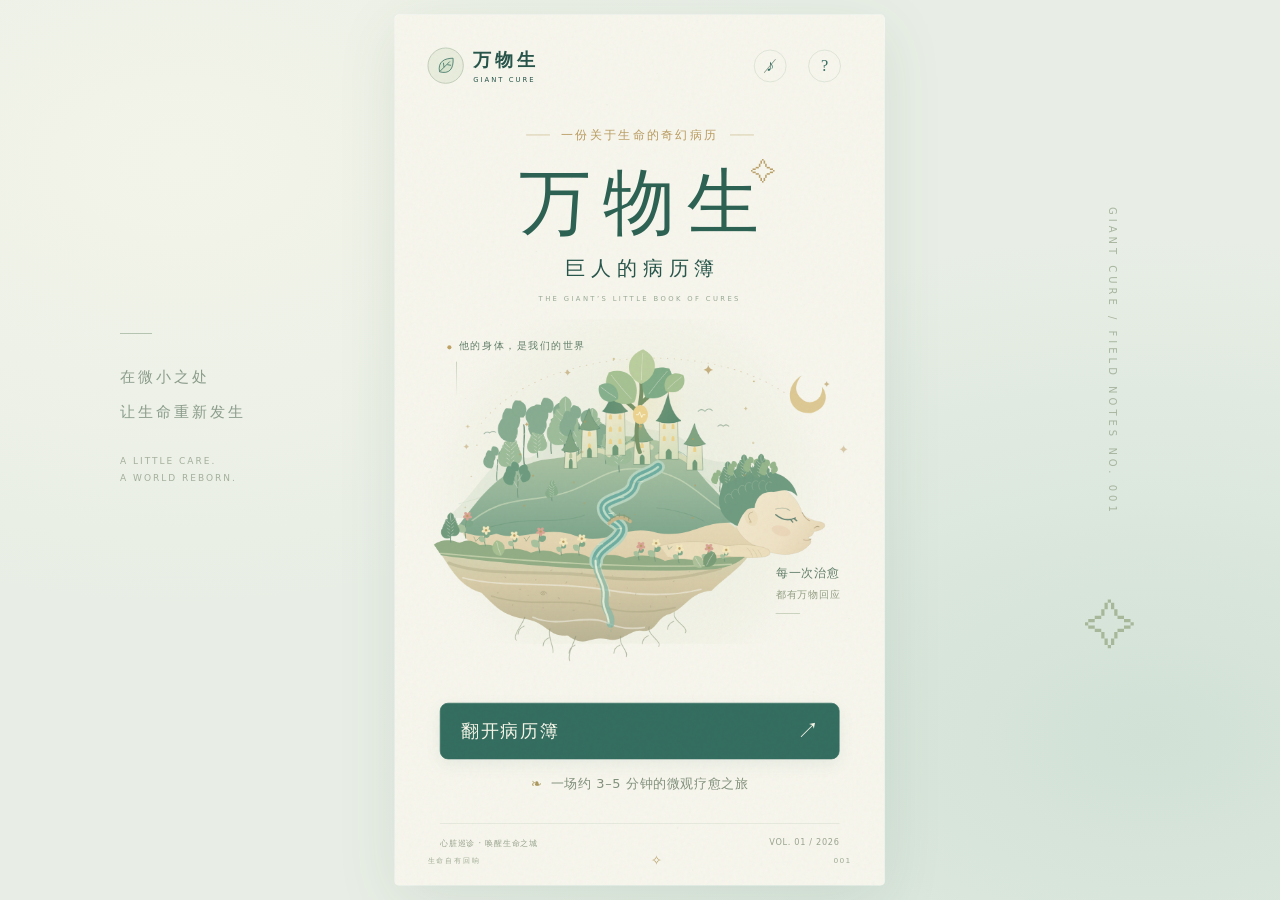
==== index.html @ a83e4e45 "feat：完善心脏巡诊横屏治疗玩法与生态复苏表现" ====
<!DOCTYPE html>
<html lang="zh-CN">
<head>
  <meta charset="UTF-8">
  <meta name="viewport" content="width=device-width, initial-scale=1, viewport-fit=cover, user-scalable=no">
  <meta name="theme-color" content="#edf1e6">
  <meta name="description" content="万物生：巨人的病历簿。一款无需联网的原创生态疗愈小游戏。">
  <title>万物生 · 巨人的病历簿 | Giant Cure</title>
  <link rel="icon" href="data:image/svg+xml,%3Csvg xmlns='http://www.w3.org/2000/svg' viewBox='0 0 64 64'%3E%3Crect width='64' height='64' rx='18' fill='%23346e60'/%3E%3Cpath d='M17 45C12 20 30 12 48 13c2 25-8 38-31 32Zm1-1 23-23' fill='%23e7edd8' stroke='%23c3aa71' stroke-width='3'/%3E%3C/svg%3E">
  <style>:root{color-scheme:light;--ink:#28564b;--green:#346e60;--muted:#8c9b8e;--gold:#b99c61;--paper:#f7f6ed;--line:#dfe5d8;--serif:"Noto Serif SC","Songti SC","STSong","SimSun",serif;--sans:"Microsoft YaHei","PingFang SC",system-ui,sans-serif}
*{box-sizing:border-box}
html,body{margin:0;min-height:100%;overscroll-behavior:none}
body{background:#e8eee5;color:var(--ink);font-family:var(--sans);overflow:hidden;display:flex;align-items:center;justify-content:center;min-height:100vh;min-height:100dvh;background-image:radial-gradient(ellipse at 14% 18%,#f3f4e9 0,transparent 43%),radial-gradient(ellipse at 90% 82%,#d1e1d6 0,transparent 48%)}
button{font:inherit;cursor:pointer;-webkit-tap-highlight-color:transparent;touch-action:manipulation}
button:focus-visible{outline:3px solid #b48b3f;outline-offset:5px}
button:disabled{cursor:default}
button,canvas{-webkit-user-select:none;user-select:none}
button{transition:background .2s,box-shadow .2s,transform .15s}
button:active{transform:translateY(2px)}
[hidden]{display:none!important}
#viewport{position:relative;flex:none}
#app{position:absolute;inset:0 auto auto 0;width:720px;height:1280px;transform-origin:top left;background:var(--paper);overflow:hidden;border-radius:6px;box-shadow:0 22px 90px #2954471a,0 0 0 1px #fff9}
#app:after{content:"";position:absolute;pointer-events:none;inset:0;opacity:.12;background-image:url("data:image/svg+xml,%3Csvg viewBox='0 0 180 180' xmlns='http://www.w3.org/2000/svg'%3E%3Cfilter id='n'%3E%3CfeTurbulence type='fractalNoise' baseFrequency='.72' numOctaves='3' stitchTiles='stitch'/%3E%3C/filter%3E%3Crect width='100%25' height='100%25' opacity='.38' filter='url(%23n)'/%3E%3C/svg%3E");z-index:6;mix-blend-mode:multiply}
#world{position:absolute;inset:0;width:720px;height:1280px;touch-action:none;z-index:0}
.app-header{position:absolute;left:48px;right:48px;top:42px;height:65px;display:flex;align-items:center;justify-content:space-between;z-index:4}
.brand{border:0;background:none;display:flex;align-items:center;gap:14px;text-align:left;color:var(--ink);padding:0}
.brand>span:last-child{font-family:var(--serif);font-size:27px;font-weight:bold;letter-spacing:5px}
.brand small{display:block;letter-spacing:3px;font:10px var(--sans);margin-top:6px}
.brand-mark{width:53px;height:53px;border:1px solid #b0bea9;border-radius:50%;display:grid;place-items:center;background:#e9eddd}
.brand-mark svg{width:38px;fill:none;stroke:var(--green);stroke-width:1.2}
.brand-mark svg path:first-child{fill:#d8e4cd}
.header-actions{display:flex;gap:14px}
.icon-button{width:46px;height:46px;border:1px solid #d5ddcf;background:transparent;border-radius:50%;color:var(--green);font:24px Georgia,serif;position:relative}
.icon-button:hover{background:#e4eadf}
.sound-slash{position:absolute;left:21px;top:11px;width:1px;height:25px;background:#7e9182;transform:rotate(40deg)}
#sound[aria-pressed=true] .sound-slash{display:none}
.screen{position:absolute;inset:0;z-index:2;pointer-events:none}
.screen button{pointer-events:auto}
.screen p,.screen h1,.screen h2{margin:0}
.eyebrow{font-size:14px;letter-spacing:3px;color:var(--gold);font-weight:500}
.home-heading{position:absolute;top:165px;left:0;width:100%;text-align:center}
.home-heading .eyebrow{font-size:17px;letter-spacing:4px;display:flex;align-items:center;justify-content:center;gap:17px}
.home-heading .eyebrow span{height:1px;width:35px;background:#c9b98e}
.home-heading h1{font:106px/1.45 var(--serif);font-weight:500;letter-spacing:17px;margin:12px 0 0 15px;color:#2d6253;position:relative}
.title-spark{position:absolute;right:159px;top:10px;font:37px Georgia;color:#bba26b;letter-spacing:0}
.home-subtitle{font:29px var(--serif);letter-spacing:9px;margin-top:0!important;padding-left:9px}
.home-en{font-size:10px;letter-spacing:3.5px;margin-top:18px!important;color:#9aab97}
.world-caption{position:absolute;font:17px var(--serif);color:#637f6a;letter-spacing:2px}
.caption-one{top:478px;left:77px;font-size:15px}
.caption-dot{display:inline-block;width:6px;height:6px;border-radius:50%;background:#c0a364;margin-right:11px;vertical-align:middle}
.caption-one:after{content:"";display:block;margin:13px 0 0 13px;width:1px;height:51px;background:linear-gradient(#b3c3a6,transparent)}
.caption-two{top:807px;right:64px;line-height:1.8;font-size:17px}
.caption-two span{color:#94a085;font-size:14px}
.caption-two i{display:block;width:36px;height:1px;background:#b8c6aa;margin-top:12px}
.home-bottom{position:absolute;left:66px;right:66px;top:1012px}
.primary-button{width:100%;height:83px;display:flex;align-items:center;justify-content:space-between;padding:0 30px;border:1px solid #346e60;border-radius:12px;background:var(--green);color:#f7f7e9;font-size:26px;letter-spacing:3px;box-shadow:0 8px 24px #346e6015}
.primary-button:hover{background:#285c50;box-shadow:0 10px 25px #346e6025}
.primary-button>span:last-child{font-family:Georgia,serif;font-size:32px;letter-spacing:0}
.journey-note{text-align:center;font-size:16px;color:#82917d;margin-top:24px!important;letter-spacing:1px}
.tiny-leaf{color:#ac985f;margin-right:5px}
.home-footer{display:flex;justify-content:space-between;margin-top:44px;padding-top:20px;border-top:1px solid var(--line);font-size:12px;color:#9aa58f;letter-spacing:1px}
.page-folio{position:absolute;bottom:24px;left:48px;right:48px;display:flex;align-items:center;justify-content:space-between;color:#a1ae96;font-size:11px;letter-spacing:2px;z-index:3}
.page-folio>span:nth-child(2){color:#bca66f;font-size:20px}
.page-heading{position:absolute;top:167px;left:48px;right:48px}
.heading-number{float:right;color:#9ba98f;letter-spacing:2px}
.page-heading h2{font:42px var(--serif);font-weight:500;margin-top:20px}
.page-heading>p:last-child{font-size:19px;color:#8b9986;margin-top:17px;letter-spacing:1px}
.case-summary{position:absolute;top:305px;left:48px;right:48px;display:flex;align-items:center;justify-content:space-between;font-size:14px;color:#83927d;letter-spacing:1px}
.status-dot{display:inline-block;width:6px;height:6px;background:#8ba66c;border-radius:50%;margin-right:8px;vertical-align:middle}
.case-list{position:absolute;top:350px;left:42px;right:42px;display:grid;gap:20px}
.case-card{position:relative;display:flex;align-items:center;gap:23px;width:100%;height:191px;text-align:left;border:1px solid #d7dfd0;border-radius:15px;background:#ffffff45;color:var(--ink);padding:24px 23px;box-shadow:0 3px 0 #e8ecdf44}
.case-card:hover{background:#edf1e5;border-color:#b3c2a9;transform:translateY(-2px)}
.case-art{flex:none;width:115px;height:122px;display:block}
.case-art svg{width:100%;height:100%}
.case-copy{display:flex;flex-direction:column;align-items:flex-start;gap:10px}
.case-kicker{font-size:11px;color:#b79c65;letter-spacing:1.5px}
.case-kicker i{font-style:normal;color:#8c9c84;border-left:1px solid #d0d7c7;margin-left:10px;padding-left:10px;font-size:12px;letter-spacing:1px}
.case-copy strong{font:29px var(--serif);letter-spacing:3px}
.case-description{font-size:15px;color:#83917e;letter-spacing:.3px}
.case-mechanic{font-size:13px;color:#7c917a}
.case-mechanic b{font-weight:400;padding:0 8px;color:#b4c0a7}
.case-arrow{position:absolute;right:23px;top:48px;color:#8da388;font-size:24px}
.case-complete{position:absolute;right:18px;bottom:18px;color:#638a66;font-size:11px;letter-spacing:1px}
.secondary-button{height:74px;border:1px solid #c8d3be;border-radius:12px;background:#edf1e5;color:var(--green);font-size:20px;letter-spacing:2px}
.secondary-button:hover{background:#e1e9d9}
.case-guidance{position:absolute;top:610px;left:62px;right:62px;padding-top:31px;border-top:1px solid #dfe5d8;text-align:center;color:#8b9b80}
.case-guidance .eyebrow{font-size:11px;letter-spacing:2px;color:#a8ac8d}
.case-guidance h3{font:28px var(--serif);font-weight:400;letter-spacing:3px;margin:27px 0 18px;color:#73906f}
.case-plant{width:240px;height:196px;margin-top:64px;opacity:.9}
.case-footnote{position:absolute;top:1105px;width:100%;text-align:center;color:#96a18d;font:17px var(--serif);letter-spacing:2px}
.text-button{border:0;background:none;color:#69856e;font-size:17px;letter-spacing:1px;min-height:48px;padding:10px}
.text-button:hover{color:#2c6754;background:#e4eada77;border-radius:8px}
.case-back{position:absolute;top:1165px;left:38px}
.treatment-heading{position:absolute;top:157px;left:48px;right:48px}
.small-back{position:absolute;right:0;top:0;color:#6b886f;background:#e8eddf;border:1px solid #dce3d3;border-radius:20px;font-size:16px;padding:9px 14px;letter-spacing:2px}
.small-back span{font-size:13px;letter-spacing:1px;margin-left:3px}
.treatment-heading h2{font:40px var(--serif);letter-spacing:4px;margin-top:16px}
.treatment-heading>p:last-child{font-size:16px;letter-spacing:1px;color:#8a9a81;margin-top:12px}
.treatment-stats{position:absolute;left:48px;right:48px;top:279px;height:54px;display:flex;justify-content:space-between;align-items:flex-start}
.progress-label,.time-label{display:flex;align-items:baseline;gap:12px}
.progress-label>span,.time-label>span{font-size:14px;color:#82937c;letter-spacing:1px}
.progress-label strong{font:24px Georgia,serif;color:#587b5f}
.progress-label strong span{font-size:15px}
.time-label strong{font:22px Georgia,serif;color:#849577;font-variant-numeric:tabular-nums}
.time-label strong.urgent{color:#ba7969}
.progress-track{position:absolute;left:0;right:0;bottom:1px;height:5px;border-radius:3px;background:#e1e8d9;overflow:hidden}
#progress-fill{width:0;height:100%;background:#789d76;border-radius:3px;transition:width .3s}
.game-feedback{position:absolute;top:972px;left:48px;right:48px;text-align:center;font-size:17px;letter-spacing:1px;color:#809275;height:30px;transition:color .2s}
.game-feedback[data-kind=good]{color:#43805b}
.game-feedback[data-kind=bad]{color:#b47b6c}
.result-topline{position:absolute;top:173px;left:48px;right:48px;display:flex;justify-content:space-between;align-items:center}
.result-topline>span{font-size:12px;color:#91a084;letter-spacing:1px}
.result-medallion{position:absolute;top:272px;left:235px;width:250px;height:250px;border:1px solid #c9d5ba;border-radius:50%;display:grid;place-items:center;background:radial-gradient(circle,#e6edda 0,#e9eedf77 60%,transparent 70%)}
#result-emblem{width:155px;height:155px}
#result-emblem svg{width:100%;height:100%}
.medallion-orbit{position:absolute;border:1px solid #d9dfcc;border-radius:50%;inset:-23px}
.orbit-two{inset:-48px;border-style:dashed;opacity:.6}
.result-medallion>i{position:absolute;top:18px;right:-23px;color:#c0a467;background:var(--paper);font:35px Georgia,serif;line-height:1}
.result-medallion>i:last-child{top:auto;bottom:4px;right:auto;left:-28px;font-size:21px;color:#96ae7c}
.result-heading{position:absolute;top:584px;width:100%;text-align:center}
.result-stars{font-size:23px;color:#bd9e63;letter-spacing:12px;padding-left:12px}
.result-heading h2{font:42px var(--serif);letter-spacing:3px;margin-top:25px}
.result-heading>p{font:18px var(--serif);letter-spacing:1px;line-height:1.9;color:#84947c;margin:20px 50px 0}
.result-note{position:absolute;left:48px;right:48px;top:783px;background:#ebf0e3;border:1px solid #d7dfcc;border-radius:12px;padding:22px 25px}
.result-note-label{display:flex;justify-content:space-between;font-size:13px;color:#8a997c;letter-spacing:1px}
#result-stamp{font-size:12px;color:#78946a;letter-spacing:2px}
.result-numbers{display:flex;text-align:center;justify-content:space-between;margin-top:24px}
.result-numbers>div{width:33.33%;display:flex;align-items:center;flex-direction:column;border-right:1px solid #d5dfc9}
.result-numbers>div:last-child{border:0}
.result-numbers strong{font:37px Georgia,serif;font-variant-numeric:tabular-nums}
.result-numbers strong span{font:15px var(--sans)}
.result-numbers>div>span{font-size:12px;letter-spacing:1px;color:#8c9b7d;margin-top:8px}
.result-note>p{margin-top:23px;padding-top:18px;border-top:1px solid #d7e0cb;font:15px var(--serif);color:#8b9a7d;text-align:center;letter-spacing:1px}
.result-actions{position:absolute;left:48px;right:48px;top:1048px}
.result-actions>div{display:flex;justify-content:space-between;margin-top:13px}
.result-footnote{position:absolute;top:1195px;width:100%;text-align:center;font-size:12px;letter-spacing:2px;color:#a4af95}
.modal-layer{position:absolute;inset:0;background:#23483f55;backdrop-filter:blur(7px);display:flex;align-items:center;justify-content:center;z-index:8;pointer-events:auto}
.dialog{width:592px;padding:42px 38px;background:#f7f6ed;border:1px solid #ffffff;border-radius:22px;box-shadow:0 20px 90px #163a3733;max-height:1080px;overflow:auto}
.dialog h2{font:35px var(--serif);letter-spacing:2px;margin:22px 0}
.dialog .eyebrow{font-size:12px}
.dialog p{font-size:18px;line-height:1.9;color:#7f9078;margin:14px 0}
.dialog .dialog-tip{font-size:15px;background:#eaf0e1;border-radius:10px;padding:15px 18px}
.dialog .help-item{padding:12px 0;border-top:1px solid #e0e6d7}
.dialog .help-item strong{font-size:20px;font-weight:500;letter-spacing:1px}
.dialog .help-item p{font-size:16px;margin:8px 0}
.dialog .primary-button{height:73px;margin-top:24px;font-size:22px}
.dialog .secondary-button{width:100%;height:64px;margin-top:13px;font-size:18px}
.dialog .text-button{width:100%;margin-top:10px}
#toast{position:absolute;bottom:100px;left:75px;right:75px;background:#315e52ee;color:#f7f7ec;border-radius:30px;padding:18px;text-align:center;z-index:10;font-size:18px}
.desktop-note{position:fixed;color:#8b9c8c;font:15px/2.3 var(--serif);letter-spacing:3px;pointer-events:none}
.note-left{left:calc(50% - 520px);top:37%}
.note-rule{display:block;width:32px;height:1px;background:#b5c4b1;margin-bottom:26px}
.note-small{display:block;font:9px/1.9 var(--sans);letter-spacing:2px;margin-top:24px;color:#a4af9c}
.note-right{right:calc(50% - 500px);top:23%;height:50%;display:flex;flex-direction:column;align-items:center;justify-content:space-between}
.vertical-note{writing-mode:vertical-rl;font:10px var(--sans);letter-spacing:4px;color:#a8b59f}
.note-orbit{font:52px Georgia;color:#a7b89a}
@media(max-width:1100px){.desktop-note{display:none}
}
@media(prefers-reduced-motion:reduce){button,#progress-fill{transition:none}
}
@media(max-width:600px){#app{border-radius:0;box-shadow:none}
}

:root{--safe-top:env(safe-area-inset-top,0px);--safe-bottom:env(safe-area-inset-bottom,0px)}
body{padding-top:var(--safe-top);padding-bottom:var(--safe-bottom)}
.header-actions{gap:0}
.icon-button{width:80px;height:80px;border:0;display:grid;place-items:center;background:none}
.icon-button:after{content:"";position:absolute;inset:16px;border:1px solid #d5ddcf;border-radius:50%;pointer-events:none}
.icon-button:hover{background:transparent}
.icon-button:hover:after{background:#d9e3d133}
.sound-slash{left:39px;top:27px;height:26px}
.small-back{top:-12px;min-height:76px;min-width:110px;border-radius:13px}
.text-button{min-height:70px}
.case-back{top:1150px}
.result-actions>div{margin-top:4px}

.case-description{font-size:18px}
.case-mechanic{font-size:16px}
.case-copy{gap:9px}
.journey-note{font-size:19px}
.game-feedback{font-size:20px}
.dialog p{font-size:22px}
.dialog .dialog-tip{font-size:20px}
.dialog .help-item p{font-size:20px}
.result-heading>p{font-size:21px}
.case-summary{font-size:18px}
.case-footnote{font-size:20px}
.case-kicker{font-size:13px}
.case-kicker i{font-size:14px}
.time-label>span,.progress-label>span{font-size:17px}

/* The chapter shares the casebook card layout with future organ chapters. */
.journey-mode #world{cursor:crosshair}
.journey-mode .treatment-heading h2{font-size:37px}
.journey-hud{position:absolute;left:48px;right:48px;top:1016px;border-top:1px solid #dce3d1;padding-top:17px}
.journey-vitals{display:flex;align-items:center;justify-content:space-between;font-size:17px;color:#86977d}
.journey-vitals strong{font:23px Georgia,serif;color:#386f5c;margin-left:8px}
.journey-vitals small{font-size:13px;margin-left:10px;color:#a2a986}
.integrity-track{display:inline-block;vertical-align:middle;margin-left:12px;width:93px;height:5px;border-radius:3px;background:#e0e6d7;overflow:hidden}
#integrity-fill{display:block;height:100%;width:100%;background:#91ae7d;transition:width .15s}
.journey-tools{display:flex;gap:10px;margin-top:16px}
.journey-tools button{flex:1;height:49px;border-radius:8px;border:1px solid #cedac1;background:#edf2e3;color:#688767;font-size:16px;letter-spacing:1px}
.journey-tools button:hover,.journey-tools button[aria-pressed=true]{background:#d9e6cd;color:#346e60;border-color:#9eb58d}
kbd{font:12px var(--sans);border:1px solid #cbd5bf;border-radius:4px;padding:2px 5px;color:#79906e;background:#f3f5e9;display:inline-block;line-height:1.3;letter-spacing:0}
.journey-tools kbd{font-size:15px;margin-right:5px}
.journey-hud>p{margin-top:11px;font-size:13px;letter-spacing:1px;color:#9aa88b}
.journey-keys{position:absolute;left:48px;right:48px;top:1175px;color:#91a083;font-size:12px;letter-spacing:.4px}
.journey-keys p{display:flex;gap:7px;align-items:center;margin:0 0 9px}
.journey-keys p>span:last-child{margin-left:auto}
.journey-mode .game-feedback{font-size:18px}
.result-stars.journey-status{font-size:12px;letter-spacing:4px}

/* A wide treatment window sits inside the portrait casebook. */
.landscape-treatment .desktop-note{display:none}
.journey-mode .app-header{left:24px;right:24px;top:14px;height:42px;pointer-events:none}
.journey-mode .app-header button,.journey-mode .app-header nav{pointer-events:auto}
.journey-mode .brand{gap:10px}
.journey-mode .brand-mark{width:36px;height:36px}
.journey-mode .brand-mark svg{width:27px}
.journey-mode .brand>span:last-child{font-size:22px;letter-spacing:3px}
.journey-mode .brand small{font-size:7px;letter-spacing:2px;margin-top:3px}
.journey-mode .icon-button{width:44px;height:44px;font-size:21px}
.journey-mode .icon-button:after{inset:3px}
.journey-mode .sound-slash{left:22px;top:12px;height:22px}
.journey-mode .treatment-heading{left:218px;right:auto;top:17px;width:190px}
.journey-mode .treatment-heading .eyebrow{font-size:9px;letter-spacing:1.3px}
.journey-mode .treatment-heading h2{font-size:23px;letter-spacing:3px;margin-top:4px}
.journey-mode .treatment-heading>p:last-child{display:none}
.journey-mode .small-back{left:850px;right:auto;top:0;min-width:76px;min-height:40px;padding:7px 9px;font-size:15px;border-radius:8px;letter-spacing:0}
.journey-mode .small-back span{font-size:12px;margin-left:3px}
.journey-mode .treatment-stats{left:432px;right:auto;top:19px;width:239px;height:36px}
.journey-mode .progress-label,.journey-mode .time-label{gap:7px}
.journey-mode .progress-label>span,.journey-mode .time-label>span{font-size:11px;letter-spacing:0}
.journey-mode .progress-label strong,.journey-mode .time-label strong{font-size:20px}
.journey-mode .progress-label strong span{font-size:12px}
.journey-mode .progress-track{height:3px}
.journey-mode .journey-hud{position:static;border:0;padding:0}
.journey-mode .journey-vitals{position:absolute;left:704px;right:228px;top:17px;font-size:11px;align-items:flex-start;gap:18px}
.journey-mode .journey-vitals>span{white-space:nowrap}
.journey-mode .journey-vitals strong{font-size:20px;margin-left:5px}
.journey-mode .journey-vitals small{display:block;font-size:10px;margin:3px 0 0;text-align:right}
.journey-mode .integrity-track{display:block;width:96px;height:3px;margin:4px 0 0}
.journey-mode .journey-tools{position:absolute;right:24px;top:646px;width:326px;gap:8px;margin:0}
.journey-mode .journey-tools button{height:34px;font-size:12px;letter-spacing:0;flex:none;padding:0 9px}
.journey-mode .journey-tools button:nth-child(2){flex:1}
.journey-mode .journey-tools kbd{font-size:11px;margin-right:3px;padding:1px 3px}
.journey-mode #journey-checkpoint{position:absolute;right:25px;top:64px;font-size:10px;letter-spacing:0;margin:0;color:#8b9a80}
.journey-telemetry{position:absolute;left:25px;right:370px;top:64px;display:flex;align-items:center;gap:17px;font-size:11px;color:#7f9177;white-space:nowrap}
.journey-telemetry #journey-room{color:#3e7760;font-weight:600;flex:none;letter-spacing:1px}
.journey-telemetry #journey-beat{flex:none;color:#aa8465}
.journey-telemetry #journey-beat[data-safe=true]{color:#5e956a}
.journey-telemetry #journey-scanner-info{overflow:hidden;text-overflow:ellipsis}
.journey-mode .journey-task{position:absolute;left:38px;right:380px;top:645px;font-size:17px;line-height:25px;letter-spacing:.5px;color:#356d59;white-space:nowrap;overflow:hidden;text-overflow:ellipsis}
.journey-mode .game-feedback{top:675px;left:38px;right:380px;height:20px;text-align:left;font-size:12px;letter-spacing:.3px;line-height:19px;white-space:nowrap;overflow:hidden;text-overflow:ellipsis}
.journey-mode .journey-keys{left:38px;right:25px;top:701px;display:flex;justify-content:space-between;font-size:9px;letter-spacing:0;color:#8b9b80}
.journey-mode .journey-keys p{gap:6px;margin:0}
.journey-mode .journey-keys p>span:last-child{margin-left:9px}
.journey-mode .journey-keys kbd{font-size:8px;padding:0 3px;line-height:1.2}
.journey-mode .page-folio{display:none}
.journey-mode .dialog{width:660px;max-height:650px;padding:24px 32px;border-radius:15px}
.journey-mode .dialog h2{font-size:28px;margin:14px 0}
.journey-mode .dialog p{font-size:15px;line-height:1.65;margin:10px 0}
.journey-mode .dialog .dialog-tip{font-size:15px;padding:10px 13px}
.journey-mode .dialog .help-item{padding:8px 0}
.journey-mode .dialog .help-item strong{font-size:17px}
.journey-mode .dialog .help-item p{font-size:14px;margin:5px 0}
.journey-mode .dialog .primary-button{height:49px;font-size:18px;margin-top:15px}
.journey-mode .dialog .secondary-button{height:42px;font-size:15px;margin-top:9px}
.journey-mode .dialog .text-button{font-size:14px;min-height:38px;margin-top:5px}
.journey-mode #toast{left:auto;right:35px;bottom:108px;max-width:430px;padding:12px 22px;font-size:14px}
</style>
</head>
<body>
  <div class="desktop-note note-left" aria-hidden="true"><span class="note-rule"></span>在微小之处<br>让生命重新发生<span class="note-small">A LITTLE CARE.<br>A WORLD REBORN.</span></div>
  <div class="desktop-note note-right" aria-hidden="true"><span class="vertical-note">GIANT CURE / FIELD NOTES NO. 001</span><span class="note-orbit">✧</span></div>
  <main id="viewport" aria-label="万物生游戏">
    <div id="app">
      <canvas id="world" width="720" height="1280" aria-label="可交互的奇幻生态世界"></canvas>
      <header class="app-header">
        <button id="brand" class="brand" aria-label="返回开始界面"><span class="brand-mark"><svg viewBox="0 0 40 40" aria-hidden="true"><path d="M10 29C7 13 18 8 31 8c1 17-6 25-21 21Z"/><path d="m11 28 15-15M17 22l-1-7m6 3 6 1"/></svg></span><span>万物生<small>GIANT CURE</small></span></button>
        <nav class="header-actions" aria-label="游戏设置"><button id="sound" class="icon-button" aria-label="开启声音" title="开启声音" aria-pressed="false">♪<span class="sound-slash"></span></button><button id="help" class="icon-button" aria-label="玩法说明" title="玩法说明">?</button></nav>
      </header>
      <section id="home" class="screen" aria-labelledby="home-title">
        <div class="home-heading"><p class="eyebrow"><span></span> 一份关于生命的奇幻病历 <span></span></p><h1 id="home-title">万物生<span class="title-spark">✧</span></h1><p class="home-subtitle">巨人的病历簿</p><p class="home-en">THE GIANT’S LITTLE BOOK OF CURES</p></div>
        <div class="world-caption caption-one"><span class="caption-dot"></span>他的身体，是我们的世界</div>
        <div class="world-caption caption-two">每一次治愈<br><span>都有万物回应</span><i></i></div>
        <div class="home-bottom"><button id="begin" class="primary-button"><span>翻开病历簿</span><span class="button-arrow">↗</span></button><p class="journey-note"><span class="tiny-leaf">❧</span> 一场约 3–5 分钟的微观疗愈之旅</p><div class="home-footer"><span>心脏巡诊 · 唤醒生命之城</span><span>VOL. 01 / 2026</span></div></div>
      </section>
      <section id="cases" class="screen" hidden aria-labelledby="cases-title">
        <div class="page-heading"><p class="eyebrow">THE CASEBOOK <span id="case-count" class="heading-number">/ 01</span></p><h2 id="cases-title">今天，治愈哪里？</h2><p>走进巨人的身体，倾听世界的求救。</p></div>
        <div class="case-summary"><span><i class="status-dot"></i> 生态巡诊中</span><span id="record-summary">已治愈 0 / 1 个病例</span></div>
        <div class="case-list">
          <button class="case-card heart-card" data-case="heartJourney"><span class="case-art" data-icon="heart"></span><span class="case-copy"><span class="case-kicker">CASE 01 <i>心脏生态</i></span><strong>心脏巡诊</strong><span class="case-description">循着血河找到病因，唤醒生命之城。</span><span class="case-mechanic">键盘 / 鼠标 <b>·</b> 约 3–5 分钟</span></span><span class="case-arrow">↗</span><span class="case-complete" hidden>已治愈 ✓</span></button>
        </div>
        <div class="case-guidance"><p class="eyebrow">A LITTLE CARE, A WORLD REBORN</p><h3>循着心跳，慢慢探索。</h3><svg class="case-plant" viewBox="0 0 220 180" fill="none" aria-hidden="true"><ellipse cx="112" cy="153" rx="68" ry="9" fill="#dbe4ce" opacity=".7"/><path d="M110 151c-2-34 2-65 19-102m-19 87c-19-12-29-28-36-49m38 33c17-13 28-27 34-46" stroke="#9bae88" stroke-width="3" stroke-linecap="round"/><path d="M125 65c-13-22-4-41 21-48 5 22-2 39-21 48Zm-21 62C76 130 61 112 62 87c25 3 40 16 42 40Zm14-14c0-24 15-38 39-37-3 23-16 36-39 37Z" fill="#b1c4a2"/><path d="M76 96c9 12 17 20 25 27m27-64c6-11 10-21 14-33m-21 82c11-7 21-17 30-26" stroke="#f1f3e4" stroke-width="2" stroke-linecap="round"/><path d="M79 147c-5-14-14-22-28-22 1 16 10 24 28 22Zm66 2c8-16 19-22 34-18-6 15-17 21-34 18Z" fill="#c7d4b8"/><path d="M53 58v-11m-5 5h10m111-9v-9m-4 4h8" stroke="#c1ad78" stroke-width="1.7"/><circle cx="179" cy="96" r="2.5" fill="#c4b17b"/></svg></div>
        <p class="case-footnote">每个世界，都值得被温柔以待。</p><button id="case-back" class="text-button case-back">← 返回封面</button>
      </section>
      <section id="treatment" class="screen" hidden aria-labelledby="treatment-title">
        <div class="treatment-heading"><button id="pause" class="small-back">Ⅱ <span>暂停</span></button><p id="case-number" class="eyebrow">CASE 01 / HEART</p><h2 id="treatment-title">心脏巡诊</h2><p id="treatment-subtitle">循着心跳，找到病因</p></div>
        <div class="treatment-stats"><div class="progress-label"><span id="progress-label">心脏恢复度</span><strong id="progress-value">0<span>%</span></strong></div><div class="time-label"><span id="time-caption">巡诊用时</span><strong id="time-value">00:00</strong></div><div class="progress-track"><div id="progress-fill"></div></div></div>
        <div class="journey-telemetry"><span id="journey-room">血管入口</span><span id="journey-beat" data-safe="false">观察心跳</span><span id="journey-scanner-info">按 Q 扫描，比较血流与压力。</span></div>
        <p id="journey-task" class="journey-task" role="status">寻找血管里的异常</p>
        <div id="game-feedback" role="status" aria-live="polite" class="game-feedback">按 Q 扫描，观察血管中的异常。</div>
        <div id="journey-hud" class="journey-hud"><div class="journey-vitals"><span>设备耐久 <strong id="journey-integrity">100</strong><i class="integrity-track"><i id="integrity-fill"></i></i></span><span>弹匣 <strong id="journey-ammo">24 / 24</strong><small id="journey-reload">无限备弹</small></span></div><div class="journey-tools"><button id="journey-scan" aria-pressed="false"><kbd>Q</kbd> 扫描</button><button id="journey-interact"><kbd>E</kbd> 交互 / 连接</button><button id="journey-reload-button"><kbd>R</kbd> 装填</button></div><p id="journey-checkpoint">安全节点 · 血管入口</p></div>
        <div id="journey-keys" class="journey-keys"><p><kbd>WASD</kbd> 移动 <kbd>Shift</kbd> 疾行 <span>鼠标瞄准 · 左键治疗/射击 · 右键精瞄</span></p><p><kbd>Space</kbd> <span id="journey-dash-label">循环冲刺 · 等待心脏恢复</span><span>Esc 暂停 · 离开后会重头开始</span></p></div>
      </section>
      <section id="result" class="screen" hidden aria-labelledby="result-title">
        <div class="result-topline"><p id="result-kicker" class="eyebrow">A WORLD REBORN</p><span id="result-case">CASE 01 / 心脏巡诊</span></div>
        <div class="result-medallion"><span id="result-emblem"></span><span class="medallion-orbit orbit-one"></span><span class="medallion-orbit orbit-two"></span><i>✧</i><i>✦</i></div>
        <div class="result-heading"><div id="result-stars" class="result-stars journey-status">HEART RESTORED</div><h2 id="result-title">心脏，重新苏醒。</h2><p id="result-description">血流再次奔涌，生命之城亮起新的光。</p></div>
        <div class="result-note"><div class="result-note-label"><span>本次巡诊记录</span><span id="result-stamp">CURED ✓</span></div><div class="result-numbers"><div><strong id="result-score">100</strong><span id="metric-score-label">设备耐久</span></div><div><strong id="result-time">00:00</strong><span>巡诊用时</span></div><div><strong id="result-restored">0</strong><span id="metric-restored-label">重启次数</span></div></div><p id="result-message">一颗心重新跳动，一座世界重生。</p></div>
        <div class="result-actions"><button id="result-next" class="primary-button"><span>返回病历簿</span><span>↗</span></button><div><button id="retry" class="text-button">↻ 重新巡诊</button><button id="result-cases" class="text-button">返回病历簿 →</button></div></div><p class="result-footnote">愿每一份微小的关怀，都有回声。</p>
      </section>
      <div id="modal" class="modal-layer" hidden><section class="dialog" role="dialog" aria-modal="true" aria-labelledby="dialog-title"><p id="dialog-kicker" class="eyebrow">A MOMENT OF CARE</p><h2 id="dialog-title">让世界歇一会儿</h2><div id="dialog-body"></div><div id="dialog-actions"></div></section></div>
      <div id="toast" role="status" hidden></div>
      <footer class="page-folio" aria-hidden="true"><span>生命自有回响</span><span>✧</span><span id="folio-page">001</span></footer>
    </div>
  </main>
  <noscript>请启用浏览器 JavaScript 后打开《万物生：巨人的病历簿》。</noscript>
  <script>
  'use strict';
  window.GiantCureGames = {};
// The bundler replaces this object with local image data URLs.
(() => {
  'use strict';
  const sources = {"entry":"[data-uri]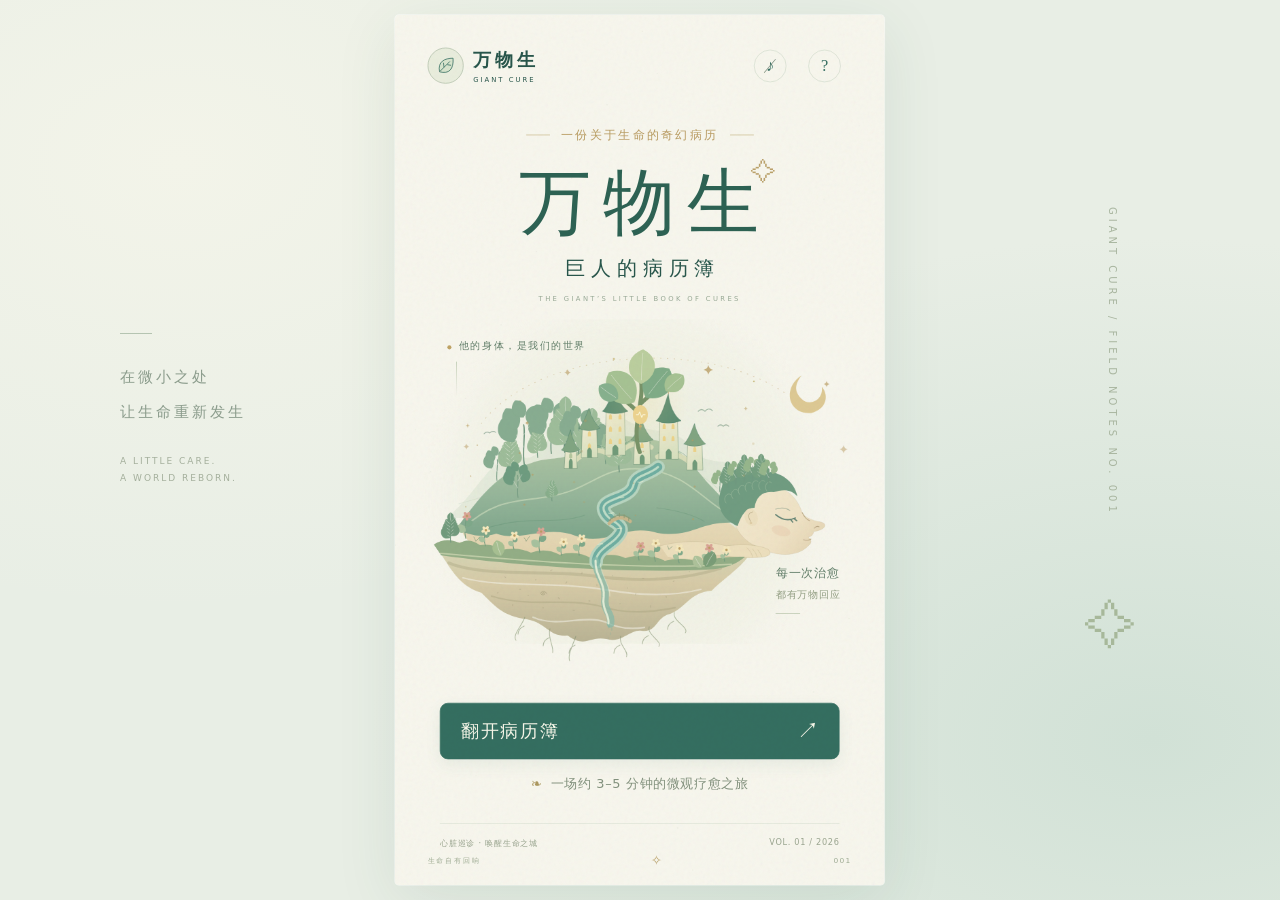
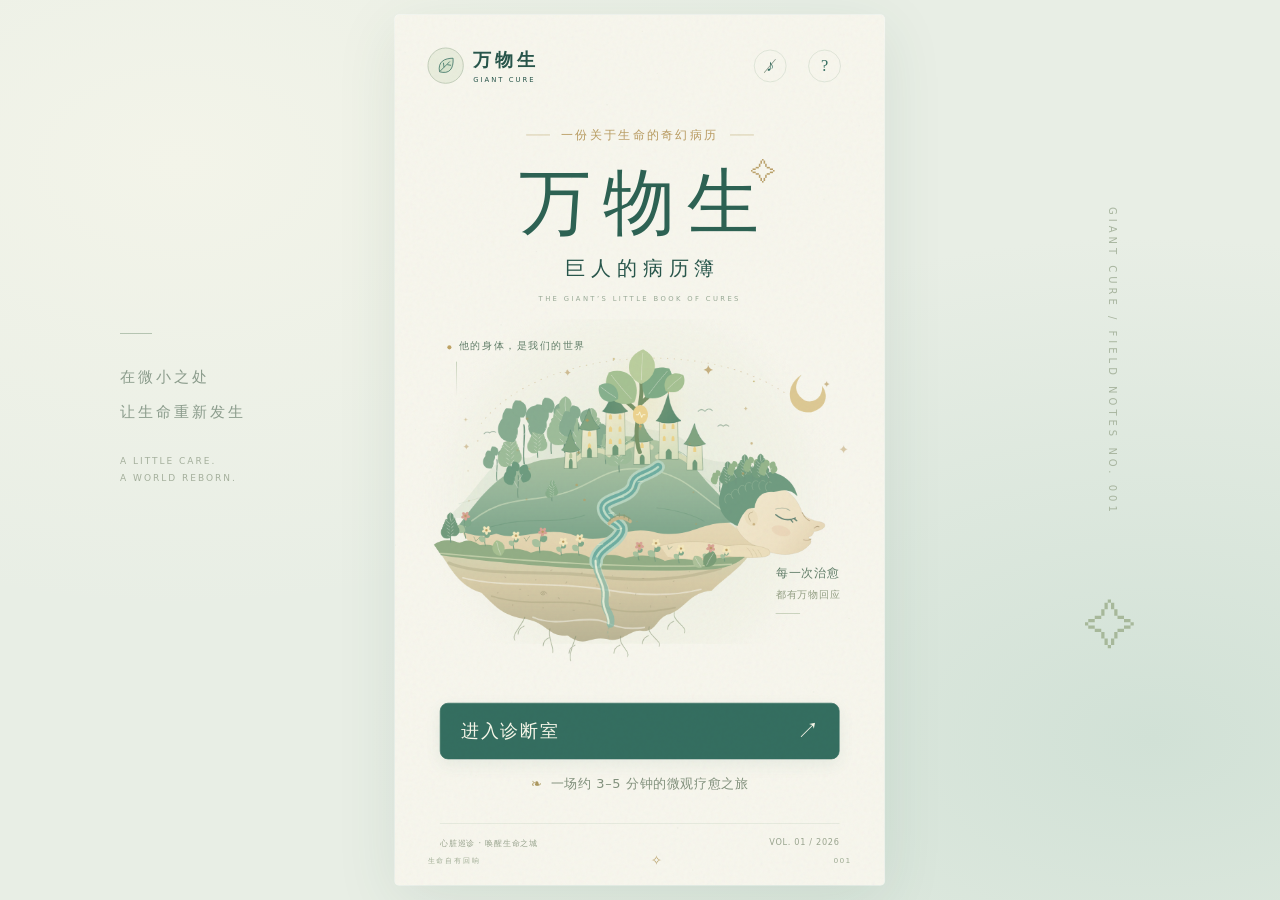
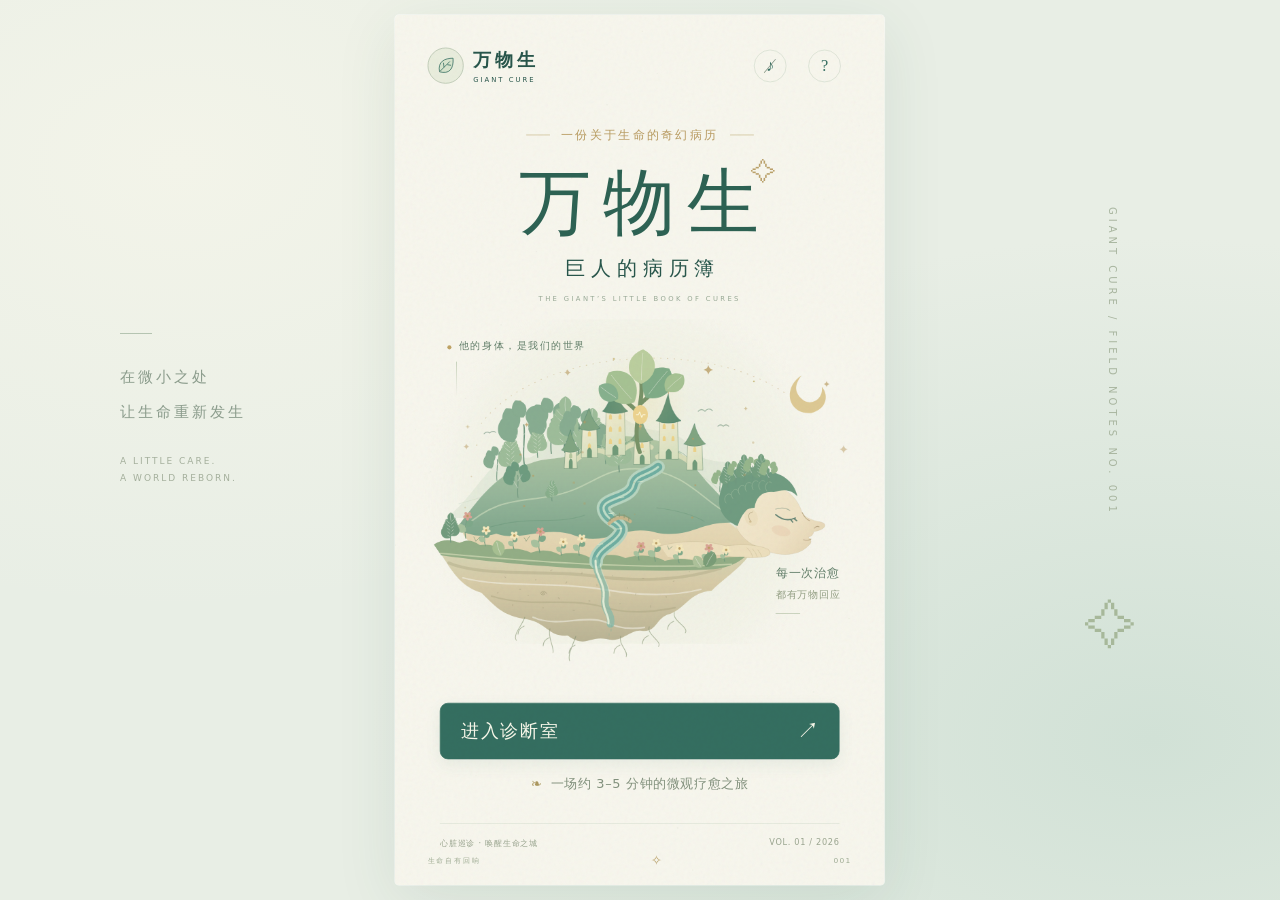
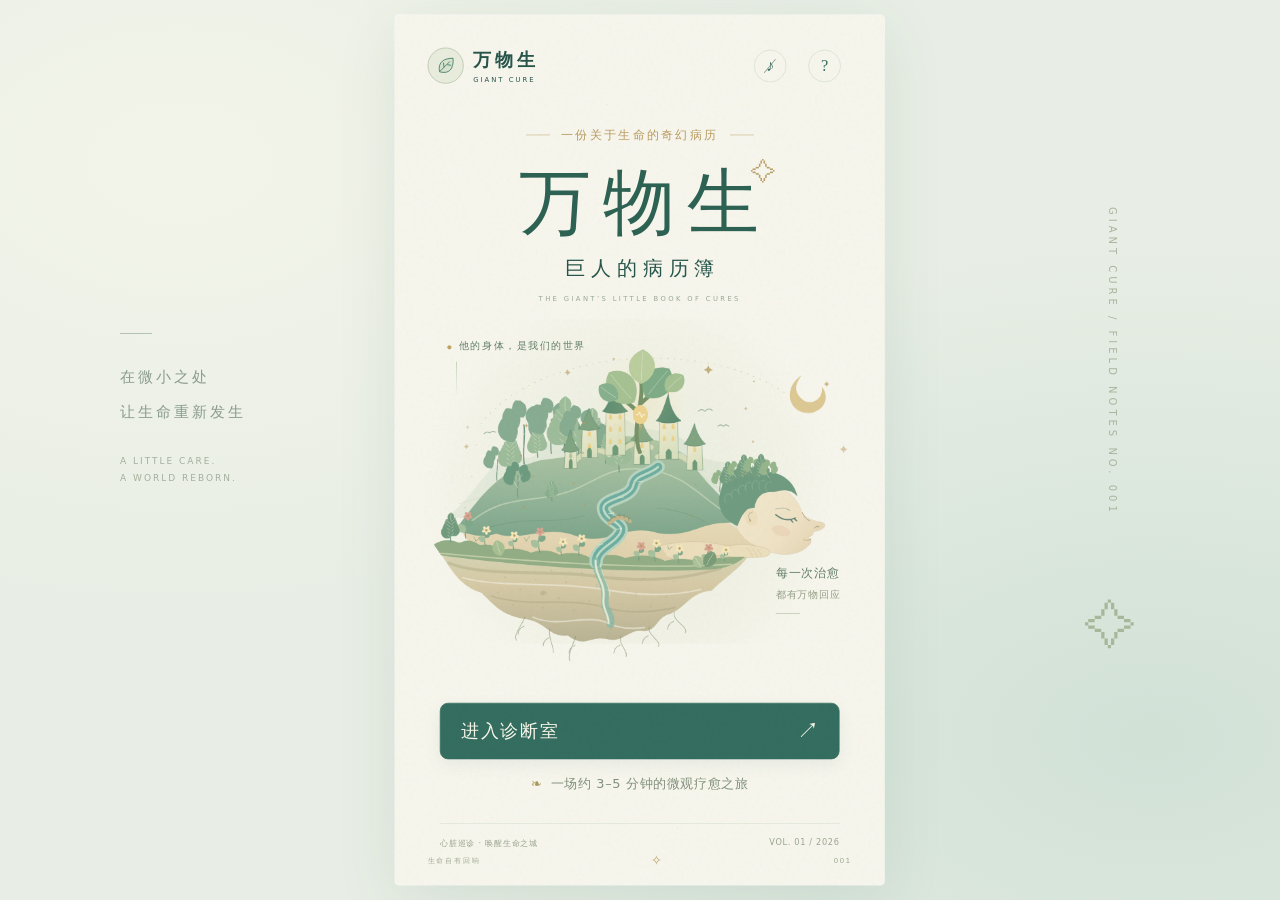
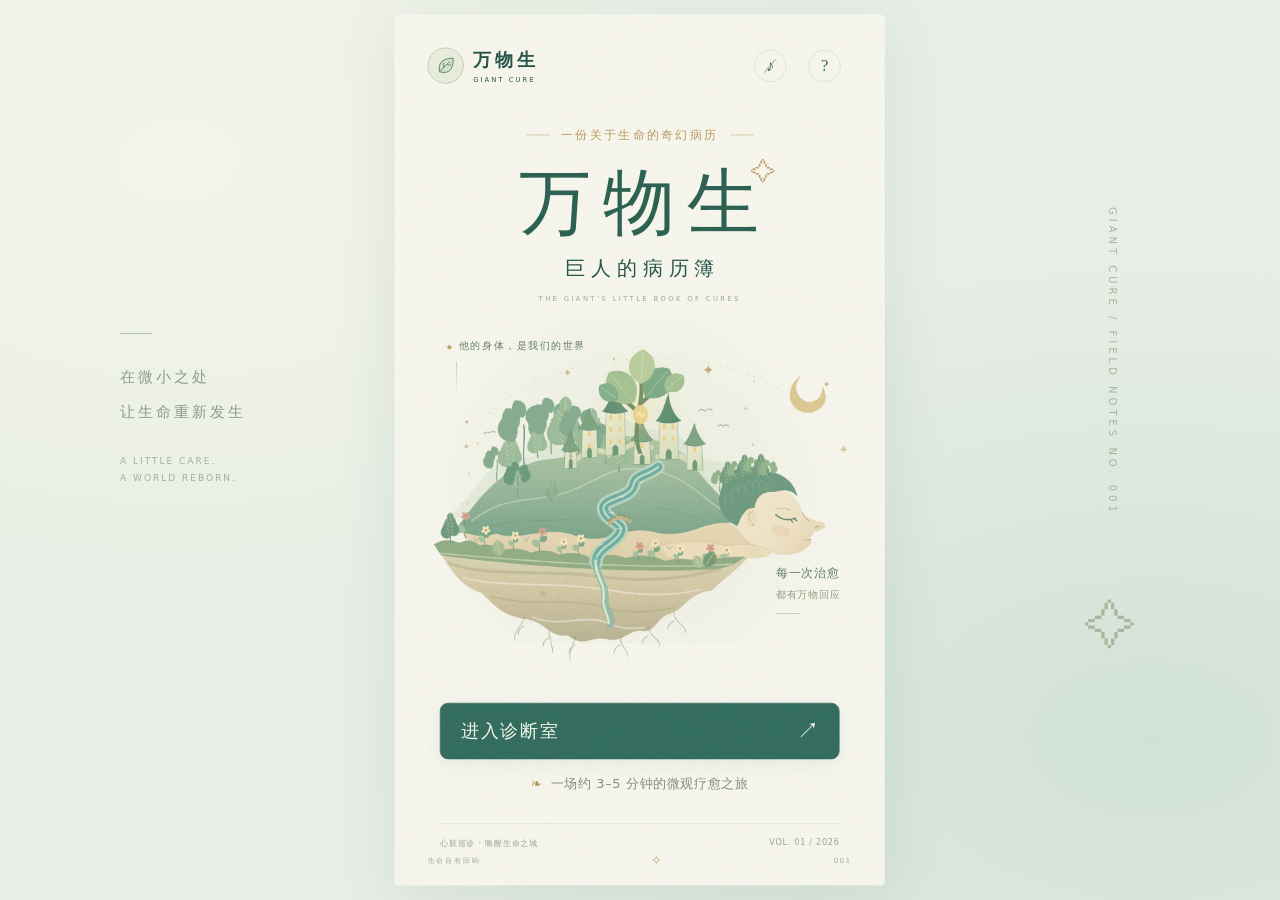
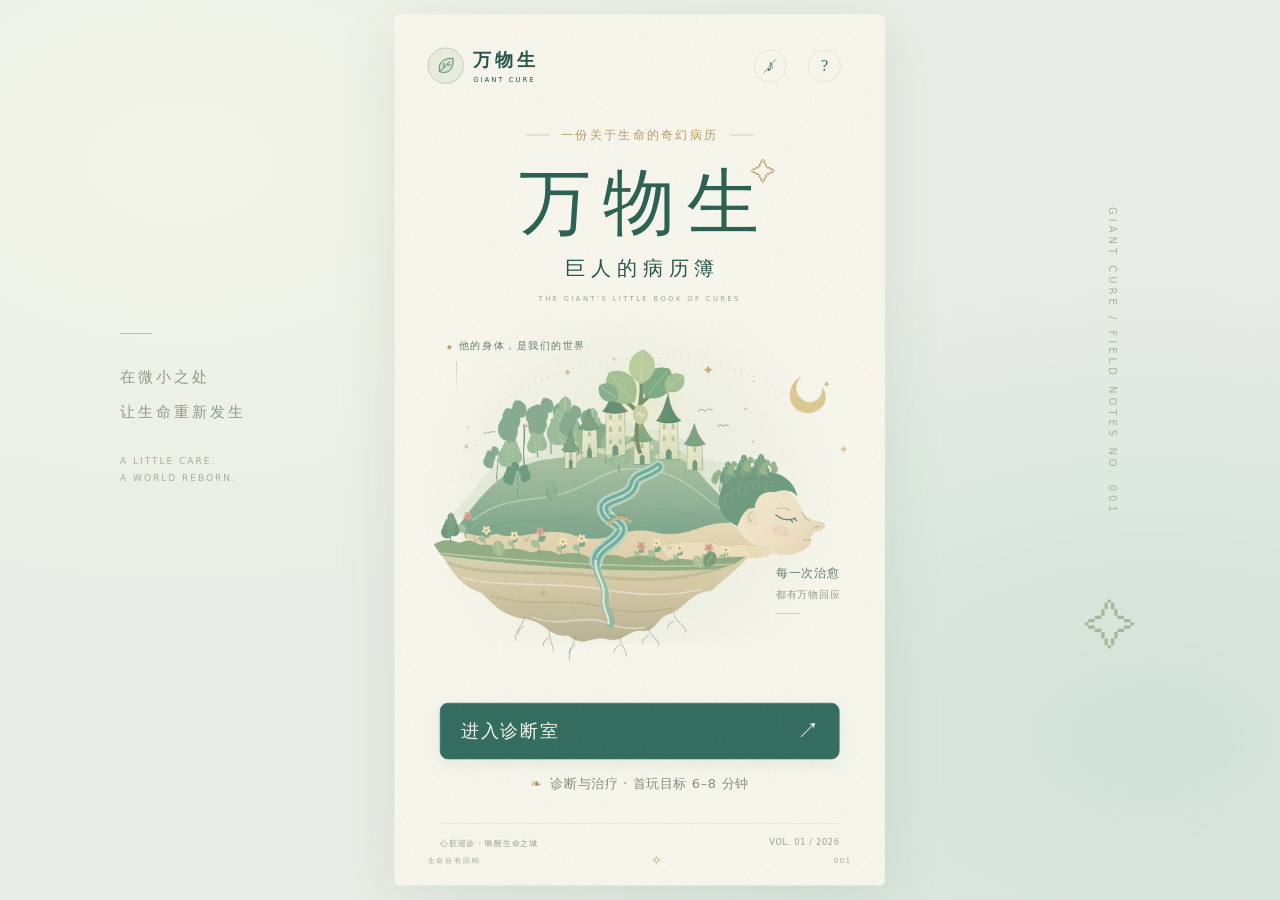
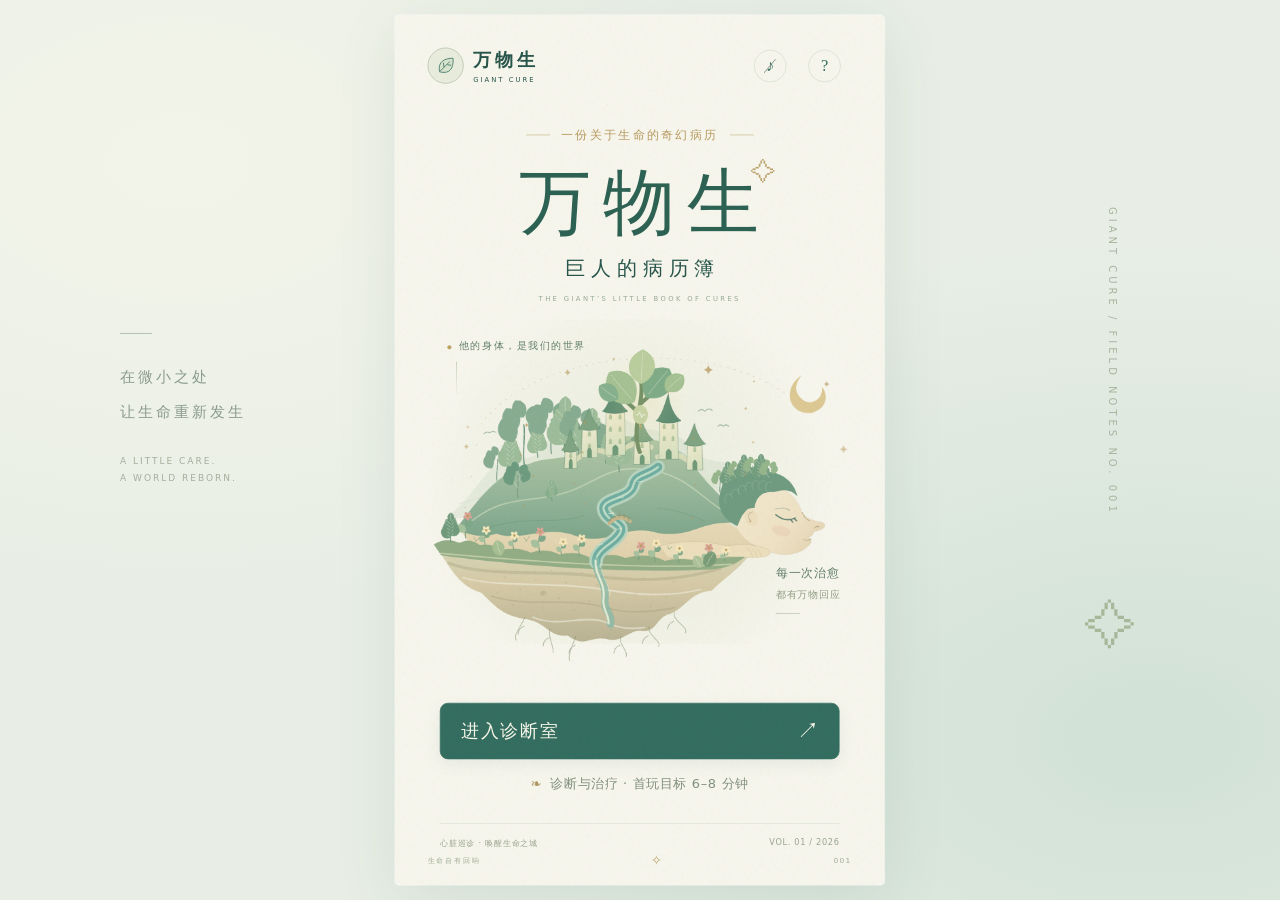
